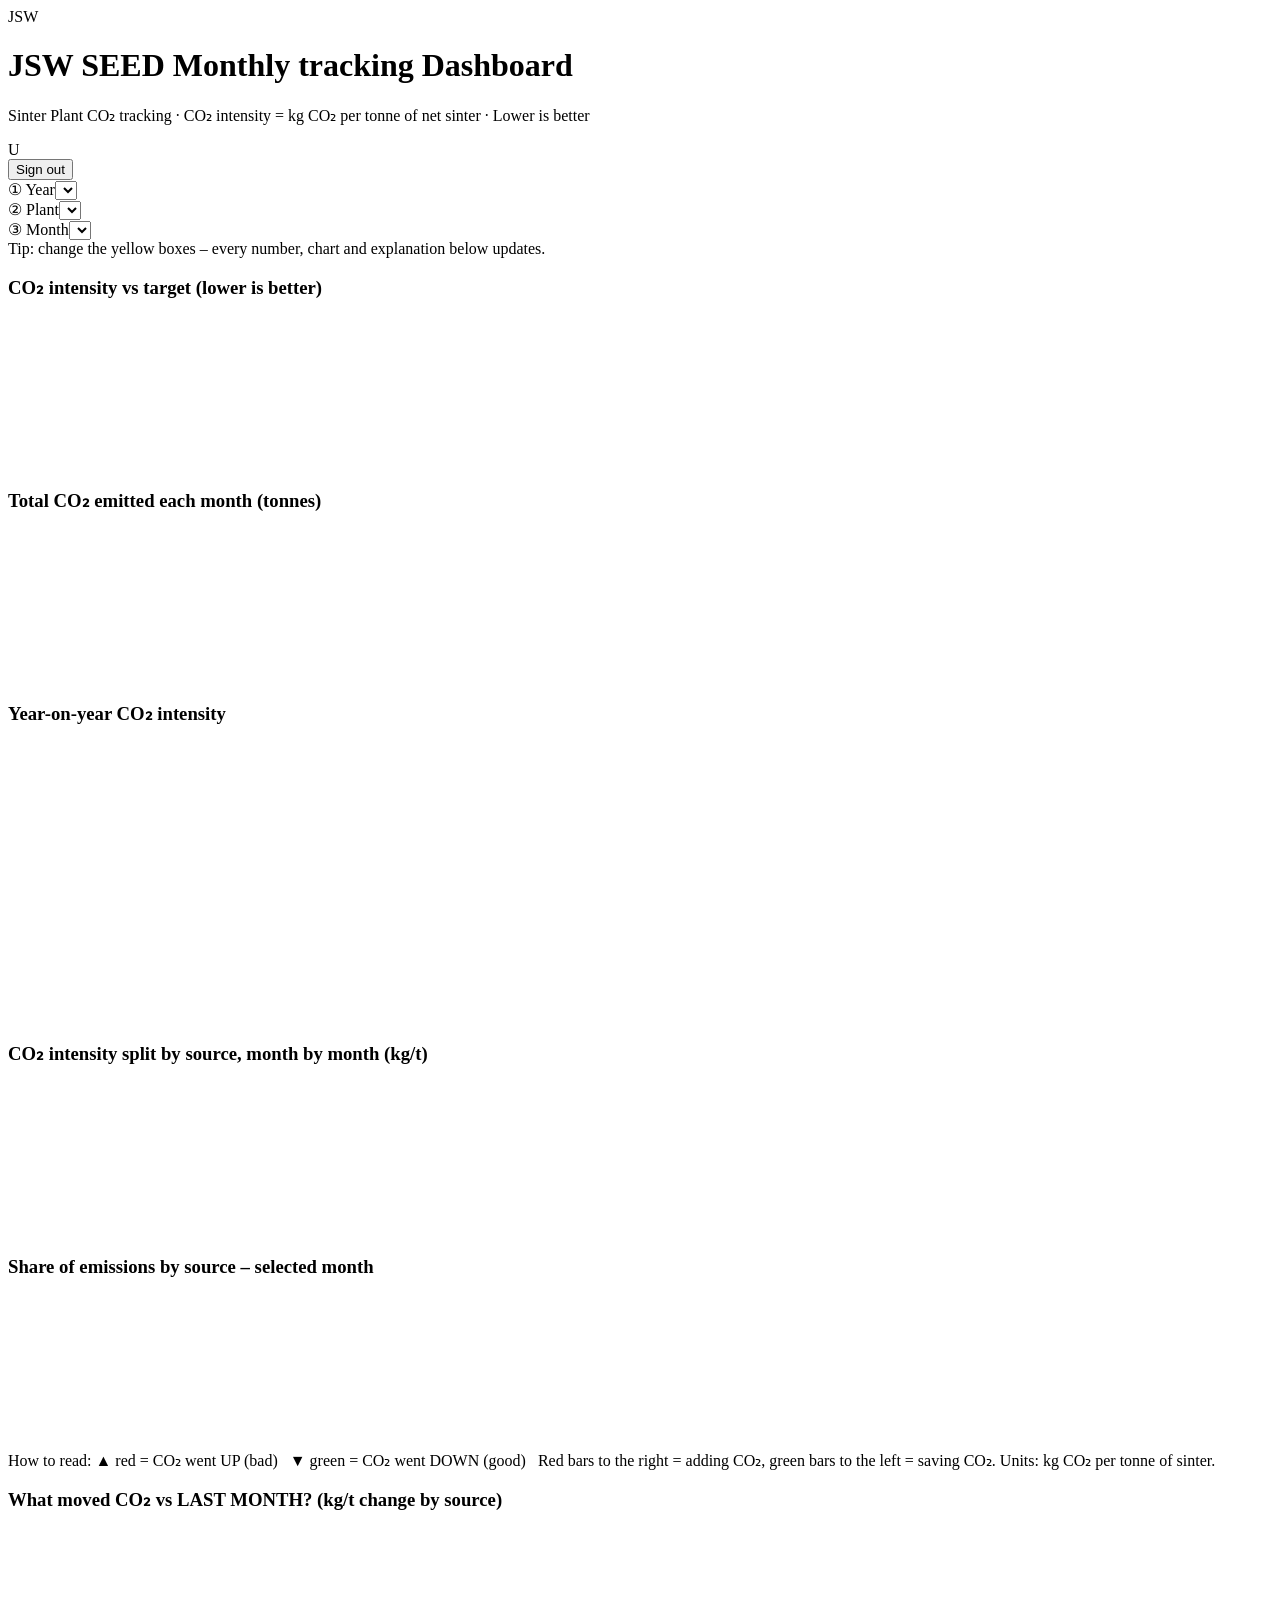
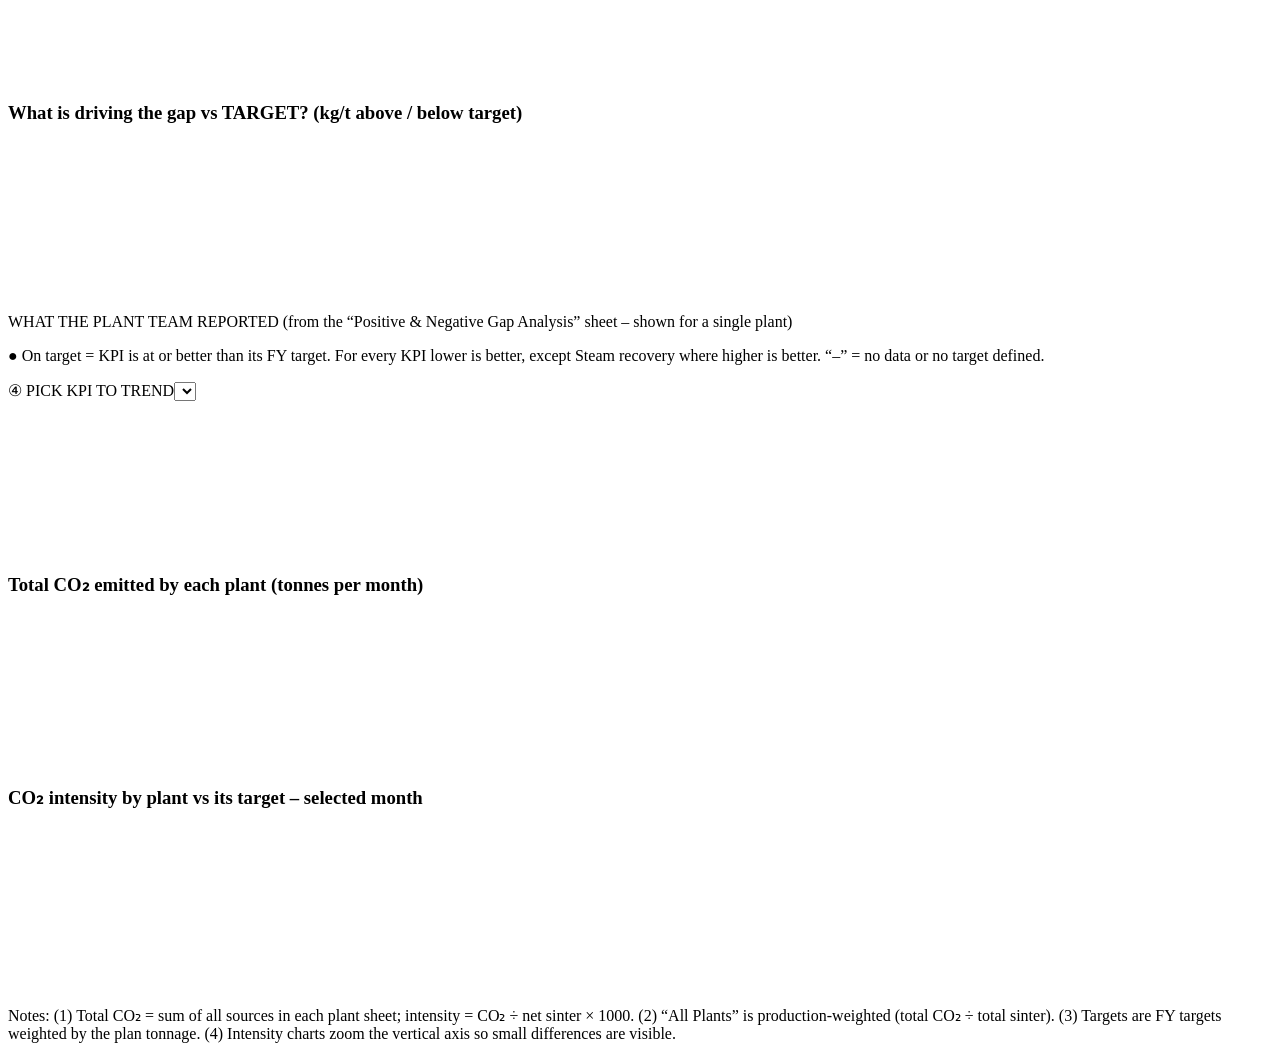
==== index.html @ 712548af "Add files via upload" ====
<!DOCTYPE html>
<html lang="en">
<head>
  <meta charset="UTF-8">
  <meta name="viewport" content="width=device-width, initial-scale=1">
  <title>JSW SEED Monthly tracking Dashboard</title>
  <link rel="stylesheet" href="css/style.css">
</head>
<body data-page="dashboard">

  <!-- ===== HEADER ===== -->
  <header class="topbar">
    <div class="brand">
      <img src="assets/jsw-logo.png" alt="JSW"
           onerror="this.style.display='none'; document.getElementById('logoFallback').style.display='flex';">
      <div class="logo-fallback" id="logoFallback">JSW</div>
      <div>
        <h1>JSW SEED Monthly tracking Dashboard</h1>
        <p id="subtitle">Sinter Plant CO₂ tracking · CO₂ intensity = kg CO₂ per tonne of net sinter · Lower is better</p>
      </div>
    </div>
    <div class="userbox">
      <div class="avatar" id="avatar">U</div>
      <span id="userEmail"></span>
      <button class="btn-logout" id="logoutBtn">Sign out</button>
    </div>
  </header>

  <!-- ===== SELECTORS ===== -->
  <section class="selectors" id="selectors">
    <div class="sel"><label for="selYear">① Year</label><select id="selYear"></select></div>
    <div class="sel"><label for="selPlant">② Plant</label><select id="selPlant"></select></div>
    <div class="sel"><label for="selMonth">③ Month</label><select id="selMonth"></select></div>
    <div class="sel-tip">Tip: change the yellow boxes – every number, chart and explanation below updates.</div>
  </section>
  <div class="status-line" id="statusLine"></div>

  <main id="app">

    <!-- 1 HEADLINE -->
    <div class="section-bar" id="h1"></div>
    <div class="cards" id="cards"></div>

    <!-- 2 TREND -->
    <div class="section-bar" id="h2"></div>
    <div class="grid2">
      <div class="box"><h3>CO₂ intensity vs target (lower is better)</h3><div class="chart-wrap"><canvas id="chIntensity"></canvas></div></div>
      <div class="box"><h3>Total CO₂ emitted each month (tonnes)</h3><div class="chart-wrap"><canvas id="chTotal"></canvas></div></div>
    </div>
    <div class="box" style="margin-top:16px">
      <h3 id="yoyTitle">Year-on-year CO₂ intensity</h3>
      <div class="chart-wrap" style="height:280px"><canvas id="chYoy"></canvas></div>
      <p class="note" id="yoyNote"></p>
    </div>

    <!-- 3 COMPOSITION -->
    <div class="section-bar" id="h3"></div>
    <div class="grid2">
      <div class="box"><h3>CO₂ intensity split by source, month by month (kg/t)</h3><div class="chart-wrap tall"><canvas id="chStack"></canvas></div></div>
      <div class="box"><h3>Share of emissions by source – selected month</h3><div class="chart-wrap tall"><canvas id="chPie"></canvas></div></div>
    </div>

    <!-- 4 GAP ANALYSIS -->
    <div class="section-bar" id="h4"></div>
    <div class="narr main" id="narr1"></div>
    <div class="narr" id="narr2"></div>
    <div class="howto">How to read: <span class="r">▲ red = CO₂ went UP (bad)</span> &nbsp; <span class="g">▼ green = CO₂ went DOWN (good)</span> &nbsp; Red bars to the right = adding CO₂, green bars to the left = saving CO₂. Units: kg CO₂ per tonne of sinter.</div>
    <div class="grid2">
      <div class="box"><h3>What moved CO₂ vs LAST MONTH? (kg/t change by source)</h3><div class="chart-wrap"><canvas id="chDelta"></canvas></div></div>
      <div class="box"><h3>What is driving the gap vs TARGET? (kg/t above / below target)</h3><div class="chart-wrap"><canvas id="chGap"></canvas></div></div>
    </div>
    <div class="table-wrap" style="margin-top:16px">
      <table id="gapTable"></table>
    </div>
    <div class="remarks-head">WHAT THE PLANT TEAM REPORTED <span style="font-weight:400">(from the “Positive &amp; Negative Gap Analysis” sheet – shown for a single plant)</span></div>
    <div class="remarks" id="remarks"></div>

    <!-- 5 KPI -->
    <div class="section-bar" id="h5"></div>
    <div class="kpi-layout">
      <div>
        <div class="table-wrap"><table id="kpiTable"></table></div>
        <p class="note">● On target = KPI is at or better than its FY target. For every KPI lower is better, except Steam recovery where higher is better. “–” = no data or no target defined.</p>
      </div>
      <div class="box">
        <div class="kpi-pick"><label for="selKpi">④ PICK KPI TO TREND</label><select id="selKpi"></select></div>
        <div class="chart-wrap"><canvas id="chKpi"></canvas></div>
      </div>
    </div>

    <!-- 6 PLANTS -->
    <div class="section-bar" id="h6"></div>
    <div class="table-wrap"><table id="plantTable"></table></div>
    <div class="grid2" style="margin-top:16px">
      <div class="box"><h3>Total CO₂ emitted by each plant (tonnes per month)</h3><div class="chart-wrap"><canvas id="chPlantStack"></canvas></div></div>
      <div class="box"><h3>CO₂ intensity by plant vs its target – selected month</h3><div class="chart-wrap"><canvas id="chPlantInt"></canvas></div></div>
    </div>

    <p class="note" style="margin-top:24px">
      Notes: (1) Total CO₂ = sum of all sources in each plant sheet; intensity = CO₂ ÷ net sinter × 1000. (2) “All Plants” is production-weighted (total CO₂ ÷ total sinter).
      (3) Targets are FY targets weighted by the plan tonnage. (4) Intensity charts zoom the vertical axis so small differences are visible.
    </p>
  </main>

  <footer id="footer"></footer>

  <!-- Chart.js (pinned version) -->
  <script src="https://cdnjs.cloudflare.com/ajax/libs/Chart.js/4.4.1/chart.umd.min.js"></script>
  <script src="js/app.js"></script>
</body>
</html>
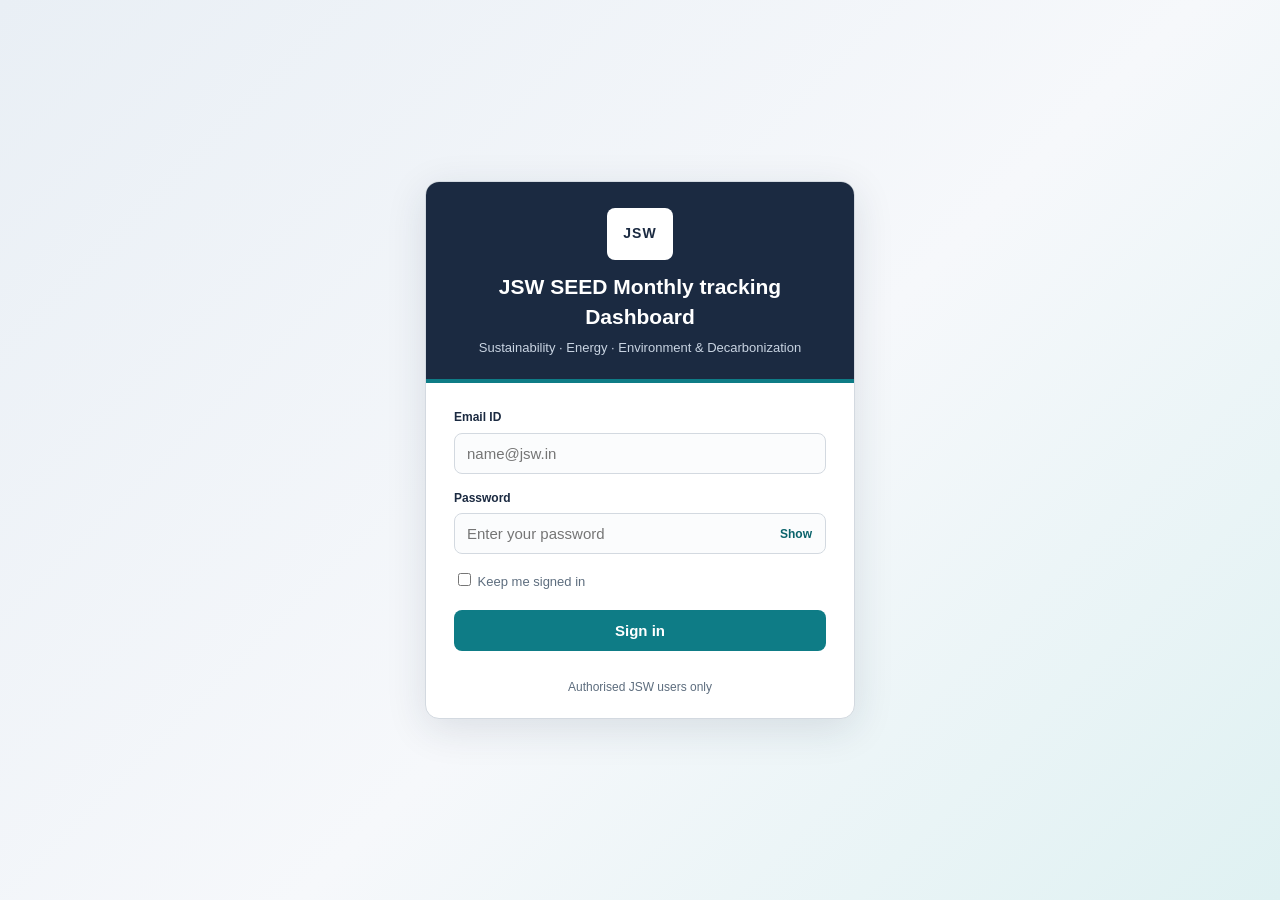
==== commit 06cd2e36: "Update index.html" ====
--- a/index.html
+++ b/index.html
@@ -26,16 +26,20 @@
     </div>
   </header>
 
-  <!-- ===== SELECTORS ===== -->
+    <!-- ===== SELECTORS ===== -->
   <section class="selectors" id="selectors">
+    <div class="sel">
+      <label for="selZone">⓪ Zone</label>
+      <select id="selZone">
+        <option value="sinter">Sinter Plants</option>
+        <option value="mill">Mill Zone</option>
+      </select>
+    </div>
     <div class="sel"><label for="selYear">① Year</label><select id="selYear"></select></div>
     <div class="sel"><label for="selPlant">② Plant</label><select id="selPlant"></select></div>
     <div class="sel"><label for="selMonth">③ Month</label><select id="selMonth"></select></div>
     <div class="sel-tip">Tip: change the yellow boxes – every number, chart and explanation below updates.</div>
   </section>
-  <div class="status-line" id="statusLine"></div>
-
-  <main id="app">
 
     <!-- 1 HEADLINE -->
     <div class="section-bar" id="h1"></div>
--- a/css/style.css
+++ b/css/style.css
@@ -0,0 +1,213 @@
+/* =========================================================
+   JSW SEED Monthly tracking Dashboard  -  LIGHT THEME
+   Same colour language as the Excel dashboard:
+   navy header, teal section bars, red = CO2 up (bad), green = CO2 down (good)
+   ========================================================= */
+:root {
+  --navy: #1b2a41;
+  --teal: #0e7c86;
+  --teal-dark: #0a636b;
+  --bg: #f3f5f8;
+  --card: #ffffff;
+  --border: #d3d9e0;
+  --text: #222b36;
+  --muted: #5d6d7e;
+  --red: #c0392b;
+  --green: #1e8449;
+  --amber: #d68910;
+  --soft-red: #fdecea;
+  --soft-green: #e8f6ee;
+  --input-yellow: #fff4c2;
+  --blue: #2e86c1;
+  --shadow: 0 1px 3px rgba(27, 42, 65, .08), 0 4px 14px rgba(27, 42, 65, .05);
+  --radius: 10px;
+}
+
+* { box-sizing: border-box; }
+html { scroll-behavior: smooth; }
+body {
+  margin: 0;
+  font-family: "Segoe UI", Arial, Helvetica, sans-serif;
+  background: var(--bg);
+  color: var(--text);
+  font-size: 14px;
+  line-height: 1.45;
+}
+
+/* ---------- top header ---------- */
+.topbar {
+  background: var(--navy);
+  color: #fff;
+  padding: 12px 28px;
+  display: flex;
+  align-items: center;
+  gap: 16px;
+  flex-wrap: wrap;
+}
+.brand { display: flex; align-items: center; gap: 14px; }
+.brand img { height: 42px; width: auto; background: #fff; border-radius: 6px; padding: 4px 8px; }
+.brand .logo-fallback {
+  height: 42px; min-width: 70px; padding: 0 12px; border-radius: 6px; background: #fff; color: var(--navy);
+  font-weight: 800; letter-spacing: 1px; display: none; align-items: center; justify-content: center;
+}
+.brand h1 { margin: 0; font-size: 22px; font-weight: 700; letter-spacing: .2px; }
+.brand p { margin: 2px 0 0; font-size: 12px; color: #c9d4e2; }
+.userbox { margin-left: auto; display: flex; align-items: center; gap: 12px; font-size: 13px; color: #d6dee8; }
+.userbox .avatar {
+  width: 32px; height: 32px; border-radius: 50%; background: var(--teal); color: #fff;
+  display: flex; align-items: center; justify-content: center; font-weight: 700; text-transform: uppercase;
+}
+.btn-logout {
+  background: transparent; border: 1px solid #5d7390; color: #fff; padding: 6px 14px; border-radius: 6px;
+  cursor: pointer; font-size: 13px;
+}
+.btn-logout:hover { background: #2b3f5c; }
+
+/* ---------- selector bar ---------- */
+.selectors {
+  position: sticky; top: 0; z-index: 20;
+  background: #fff; border-bottom: 1px solid var(--border); box-shadow: 0 2px 8px rgba(27, 42, 65, .06);
+  padding: 12px 28px;
+  display: flex; flex-wrap: wrap; gap: 18px; align-items: flex-end;
+}
+.sel { display: flex; flex-direction: column; gap: 4px; }
+.sel label { font-size: 11px; font-weight: 700; color: var(--teal-dark); letter-spacing: .6px; text-transform: uppercase; }
+.sel select {
+  min-width: 170px; padding: 9px 12px; font-size: 15px; font-weight: 700; color: var(--navy);
+  background: var(--input-yellow); border: 2px solid var(--teal); border-radius: 8px; cursor: pointer;
+}
+.sel select:focus { outline: 3px solid rgba(14, 124, 134, .25); }
+.sel-tip { margin-left: auto; font-size: 12px; color: var(--muted); font-style: italic; max-width: 330px; }
+.status-line { padding: 8px 28px 0; font-size: 13px; font-weight: 700; color: var(--teal); }
+.status-line.warn { color: var(--amber); }
+
+/* ---------- page layout ---------- */
+main { padding: 10px 28px 40px; max-width: 1500px; margin: 0 auto; }
+.section-bar {
+  background: var(--teal); color: #fff; font-weight: 700; font-size: 15px; letter-spacing: .3px;
+  padding: 9px 16px; border-radius: 8px; margin: 22px 0 14px;
+}
+
+/* ---------- KPI cards ---------- */
+.cards { display: grid; grid-template-columns: repeat(6, 1fr); gap: 14px; }
+.card {
+  background: var(--card); border: 1px solid var(--border); border-top: 4px solid var(--teal);
+  border-radius: var(--radius); box-shadow: var(--shadow); padding: 12px 10px 12px; text-align: center;
+}
+.card .lbl { font-size: 11px; font-weight: 700; color: var(--muted); letter-spacing: .5px; }
+.card .val { font-size: 34px; font-weight: 800; color: var(--navy); margin: 6px 0 0; line-height: 1.1; }
+.card .val.bad { color: var(--red); }
+.card .val.good { color: var(--green); }
+.card .unit { font-size: 11px; color: #7f8c8d; margin-top: 2px; }
+.card .sub { font-size: 12px; font-weight: 700; color: #555; margin-top: 8px; min-height: 18px; }
+.card .sub.bad { color: var(--red); }
+.card .sub.good { color: var(--green); }
+
+/* ---------- chart boxes ---------- */
+.grid2 { display: grid; grid-template-columns: 1fr 1fr; gap: 16px; }
+.box {
+  background: var(--card); border: 1px solid var(--border); border-radius: var(--radius);
+  box-shadow: var(--shadow); padding: 14px 16px 12px;
+}
+.box h3 { margin: 0 0 8px; font-size: 14px; color: var(--navy); text-align: center; }
+.chart-wrap { position: relative; height: 330px; }
+.chart-wrap.tall { height: 360px; }
+.note { font-size: 12px; color: var(--muted); font-style: italic; margin: 8px 0 0; }
+
+/* ---------- narrative ---------- */
+.narr { border: 1px solid var(--border); border-radius: var(--radius); padding: 14px 18px; background: #fff; margin-bottom: 10px; }
+.narr.main { font-size: 16px; font-weight: 700; color: var(--navy); }
+.narr.up { background: var(--soft-red); border-color: #f1b8b1; }
+.narr.down { background: var(--soft-green); border-color: #b4e0c7; }
+.howto { font-size: 12px; color: var(--muted); font-style: italic; margin: 4px 2px 14px; }
+.howto .r { color: var(--red); font-weight: 700; font-style: normal; }
+.howto .g { color: var(--green); font-weight: 700; font-style: normal; }
+
+/* ---------- tables ---------- */
+.table-wrap { overflow-x: auto; border: 1px solid var(--border); border-radius: var(--radius); background: #fff; box-shadow: var(--shadow); }
+table { border-collapse: collapse; width: 100%; font-size: 13px; }
+thead th {
+  background: var(--navy); color: #fff; font-size: 11.5px; font-weight: 700; padding: 10px 8px; text-align: center; white-space: nowrap;
+}
+tbody td { padding: 9px 8px; border-bottom: 1px solid #e8ecf0; text-align: center; vertical-align: middle; }
+tbody tr:nth-child(even) td { background: #f8f9fb; }
+td.left, th.left { text-align: left; }
+td.src { text-align: left; font-weight: 700; color: var(--navy); min-width: 170px; }
+td.expl { text-align: left; font-size: 12.5px; min-width: 300px; }
+td.bad, .bad { color: var(--red); font-weight: 700; }
+td.good, .good { color: var(--green); font-weight: 700; }
+tr.total td { background: var(--navy) !important; color: #fff; font-weight: 700; }
+tr.total td.bad, tr.total td.good { color: #fff; }
+tr.totalrow td { background: #dde6ee !important; font-weight: 700; color: var(--navy); }
+.dot { font-size: 11px; font-weight: 700; }
+
+.remarks-head { background: #dde6ee; color: var(--navy); font-weight: 700; font-size: 13px; padding: 9px 14px; border-radius: 8px; margin: 18px 0 8px; }
+.remarks { background: #fff; border: 1px solid var(--border); border-radius: var(--radius); overflow: hidden; }
+.remark-row { display: grid; grid-template-columns: 130px 1fr; border-bottom: 1px solid #e8ecf0; }
+.remark-row:last-child { border-bottom: 0; }
+.remark-row .p { padding: 10px 14px; font-weight: 700; color: var(--navy); background: #f8f9fb; }
+.remark-row .t { padding: 10px 14px; font-size: 13px; }
+.remark-row .t .plus { color: var(--green); font-weight: 700; }
+.remark-row .t .minus { color: var(--red); font-weight: 700; }
+.remark-row .t.empty { color: #95a5a6; font-style: italic; }
+
+.kpi-layout { display: grid; grid-template-columns: 1.05fr 1fr; gap: 16px; align-items: start; }
+.kpi-pick { display: flex; align-items: center; gap: 12px; margin-bottom: 10px; flex-wrap: wrap; }
+.kpi-pick label { font-size: 11px; font-weight: 700; color: #fff; background: var(--teal); padding: 8px 12px; border-radius: 6px; letter-spacing: .5px; }
+.kpi-pick select { padding: 8px 12px; font-size: 14px; font-weight: 700; color: var(--navy); background: var(--input-yellow); border: 2px solid var(--teal); border-radius: 8px; }
+
+footer { text-align: center; font-size: 12px; color: var(--muted); padding: 10px 28px 30px; }
+.fatal { margin: 40px auto; max-width: 720px; background: #fff; border: 1px solid #f1b8b1; border-left: 6px solid var(--red); padding: 20px 24px; border-radius: 8px; }
+
+/* ---------- LOGIN PAGE ---------- */
+body.login-page {
+  min-height: 100vh; display: flex; align-items: center; justify-content: center;
+  background: linear-gradient(135deg, #e9eff5 0%, #f6f8fb 55%, #dff1f2 100%);
+}
+.login-card {
+  width: 100%; max-width: 430px; background: #fff; border: 1px solid var(--border); border-radius: 14px;
+  box-shadow: 0 10px 40px rgba(27, 42, 65, .12); overflow: hidden; margin: 20px;
+}
+.login-head { background: var(--navy); color: #fff; padding: 26px 28px 22px; text-align: center; }
+.login-head img { height: 52px; background: #fff; border-radius: 8px; padding: 6px 12px; margin-bottom: 12px; }
+.login-head .logo-fallback { display: none; height: 52px; padding: 0 16px; background: #fff; color: var(--navy); font-weight: 800; border-radius: 8px; align-items: center; justify-content: center; margin: 0 auto 12px; width: max-content; letter-spacing: 1px; }
+.login-head h1 { margin: 0; font-size: 21px; }
+.login-head p { margin: 6px 0 0; font-size: 13px; color: #c9d4e2; }
+.login-bar { height: 4px; background: var(--teal); }
+form.login { padding: 26px 28px 28px; }
+.field { margin-bottom: 16px; }
+.field label { display: block; font-size: 12px; font-weight: 700; color: var(--navy); margin-bottom: 6px; }
+.field input[type="email"], .field input[type="password"], .field input[type="text"] {
+  width: 100%; padding: 11px 12px; border: 1.5px solid var(--border); border-radius: 8px; font-size: 15px; background: #fbfcfd;
+}
+.field input:focus { outline: none; border-color: var(--teal); box-shadow: 0 0 0 3px rgba(14, 124, 134, .18); background: #fff; }
+.pw-wrap { position: relative; }
+.pw-wrap button { position: absolute; right: 8px; top: 50%; transform: translateY(-50%); background: none; border: 0; color: var(--teal-dark); font-weight: 700; font-size: 12px; cursor: pointer; }
+.row { display: flex; align-items: center; justify-content: space-between; font-size: 13px; margin-bottom: 18px; color: var(--muted); }
+.btn-primary {
+  width: 100%; background: var(--teal); color: #fff; border: 0; padding: 12px; font-size: 15px; font-weight: 700;
+  border-radius: 8px; cursor: pointer;
+}
+.btn-primary:hover { background: var(--teal-dark); }
+.btn-primary:disabled { opacity: .6; cursor: wait; }
+.login-error { background: var(--soft-red); color: var(--red); border: 1px solid #f1b8b1; padding: 10px 12px; border-radius: 8px; font-size: 13px; margin-bottom: 16px; display: none; }
+.login-foot { text-align: center; font-size: 12px; color: var(--muted); padding: 0 28px 22px; }
+
+/* ---------- responsive ---------- */
+@media (max-width: 1200px) { .cards { grid-template-columns: repeat(3, 1fr); } }
+@media (max-width: 960px) {
+  .grid2, .kpi-layout { grid-template-columns: 1fr; }
+  .sel-tip { display: none; }
+}
+@media (max-width: 640px) {
+  .cards { grid-template-columns: repeat(2, 1fr); }
+  .topbar, .selectors, main, .status-line { padding-left: 14px; padding-right: 14px; }
+  .brand h1 { font-size: 17px; }
+  .card .val { font-size: 27px; }
+  .sel { flex: 1 1 140px; }
+  .sel select { min-width: 0; width: 100%; }
+}
+@media print {
+  .selectors, .btn-logout { position: static; }
+  .box, .card { break-inside: avoid; }
+}
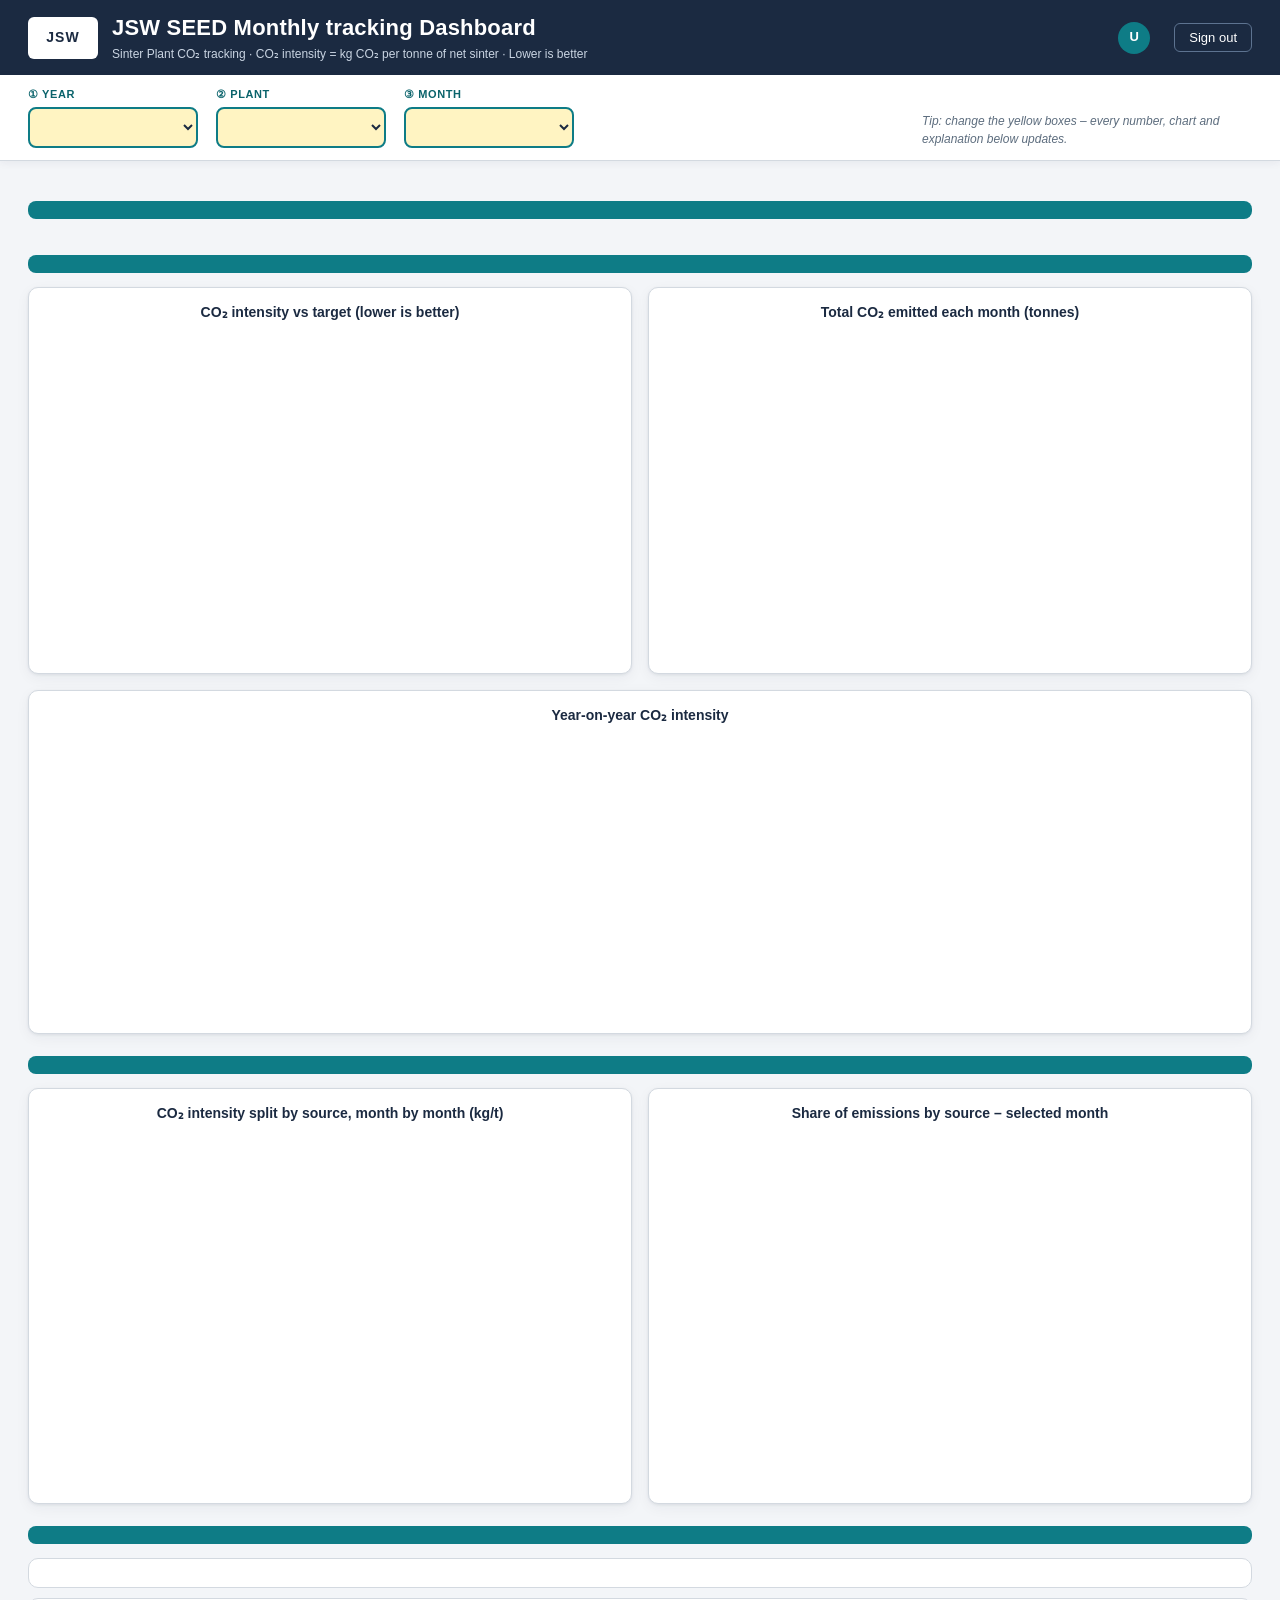
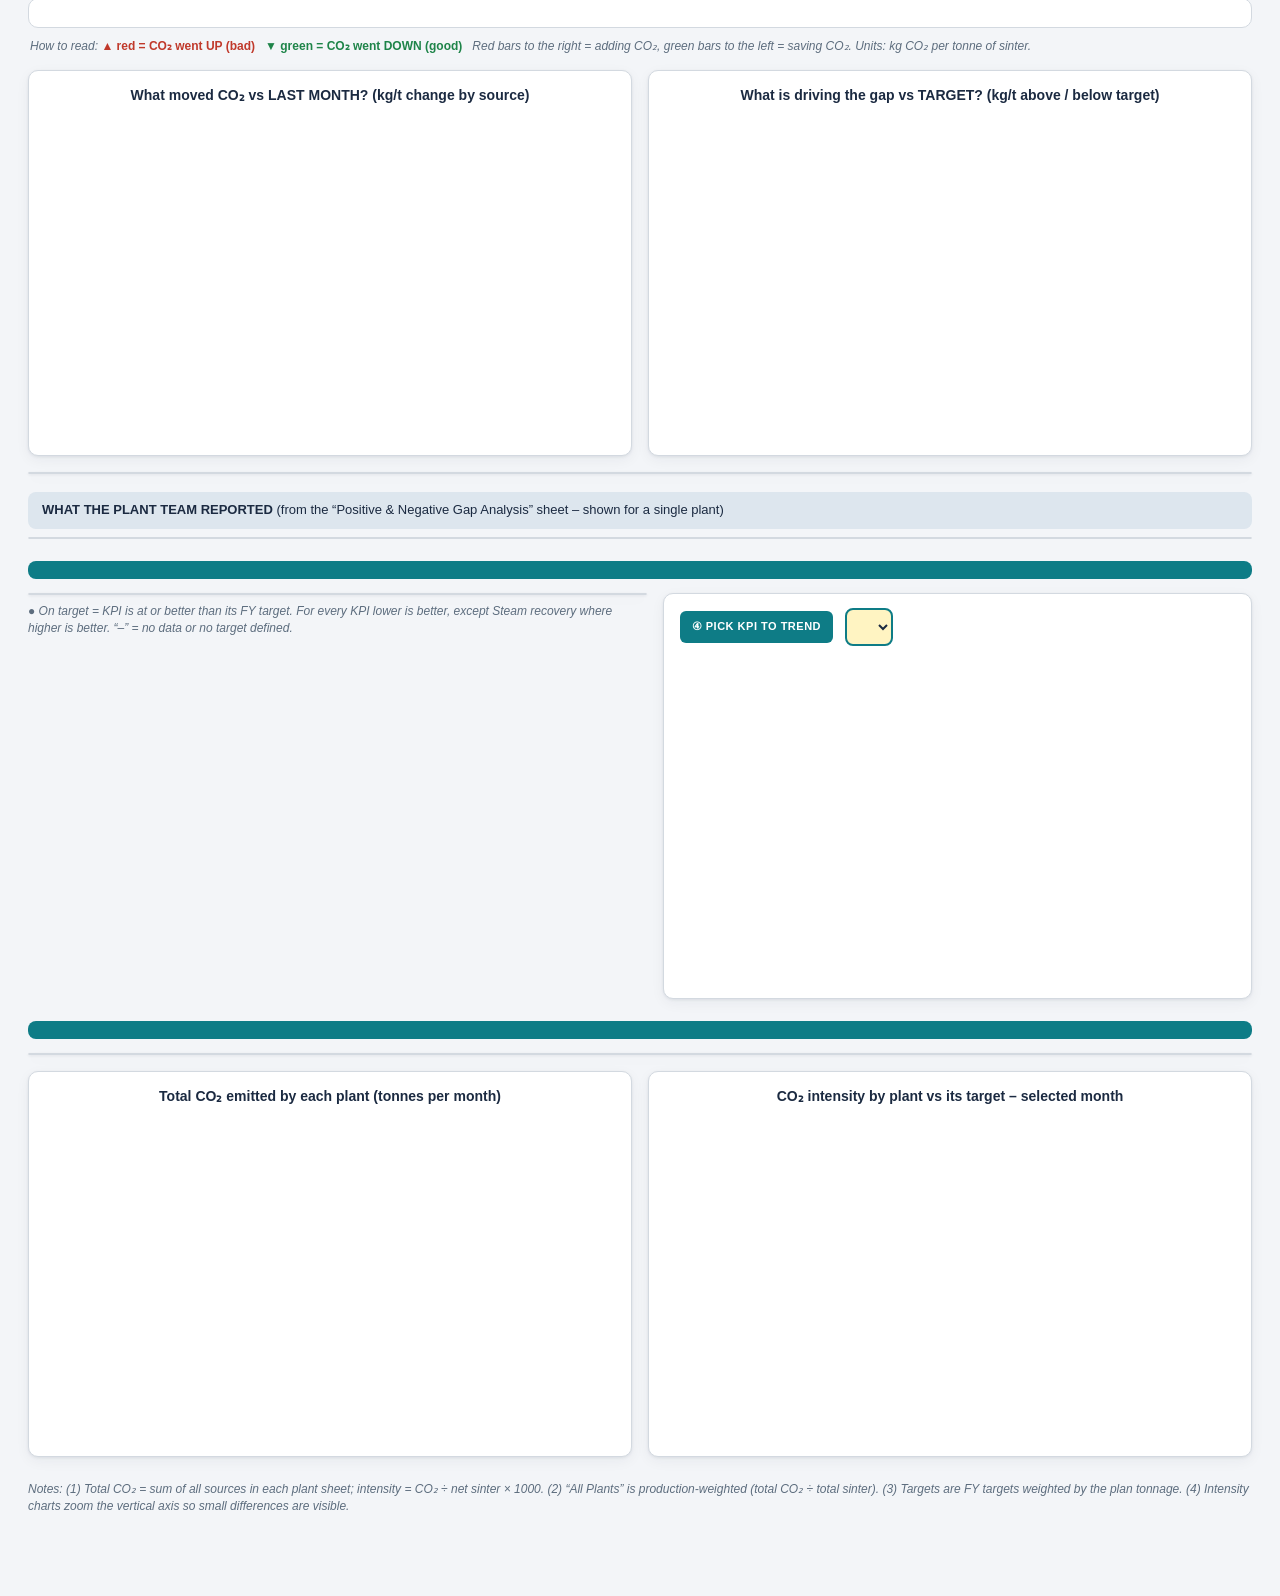
==== commit 0c98f55b: "Update index.html" ====
--- a/index.html
+++ b/index.html
@@ -26,20 +26,16 @@
     </div>
   </header>
 
-    <!-- ===== SELECTORS ===== -->
+  <!-- ===== SELECTORS ===== -->
   <section class="selectors" id="selectors">
-    <div class="sel">
-      <label for="selZone">⓪ Zone</label>
-      <select id="selZone">
-        <option value="sinter">Sinter Plants</option>
-        <option value="mill">Mill Zone</option>
-      </select>
-    </div>
     <div class="sel"><label for="selYear">① Year</label><select id="selYear"></select></div>
     <div class="sel"><label for="selPlant">② Plant</label><select id="selPlant"></select></div>
     <div class="sel"><label for="selMonth">③ Month</label><select id="selMonth"></select></div>
     <div class="sel-tip">Tip: change the yellow boxes – every number, chart and explanation below updates.</div>
   </section>
+  <div class="status-line" id="statusLine"></div>
+
+  <main id="app">
 
     <!-- 1 HEADLINE -->
     <div class="section-bar" id="h1"></div>
@@ -108,8 +104,12 @@
 
   <footer id="footer"></footer>
 
-  <!-- Chart.js (pinned version) -->
+   <!-- Chart.js (pinned version) -->
   <script src="https://cdnjs.cloudflare.com/ajax/libs/Chart.js/4.4.1/chart.umd.min.js"></script>
+  
+  <!-- ADD THIS LINE HERE -->
+  <script src="https://cdn.jsdelivr.net/npm/@supabase/supabase-js@2"></script>
+  
   <script src="js/app.js"></script>
 </body>
 </html>
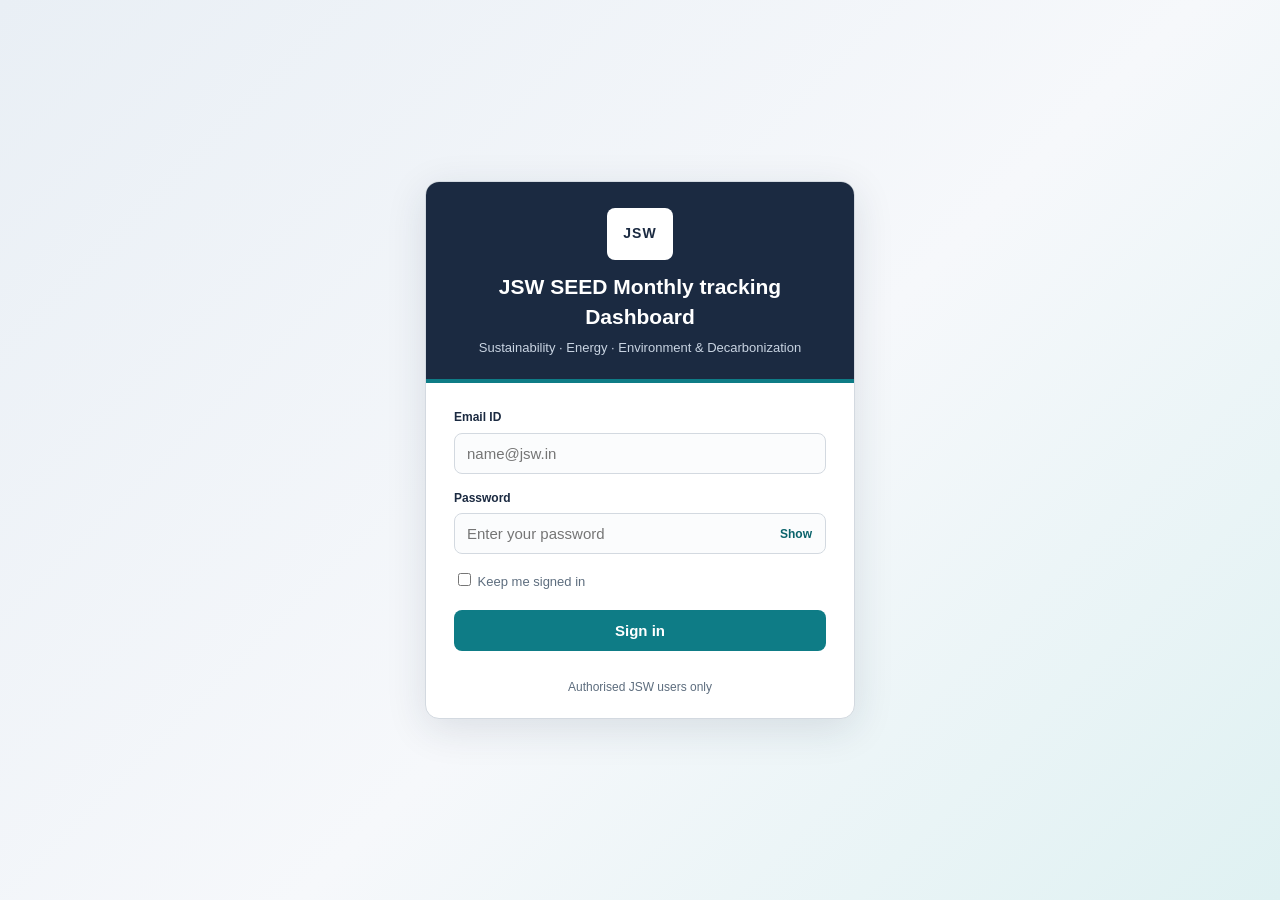
==== commit c9f07d10: "Add files via upload" ====
--- a/index.html
+++ b/index.html
@@ -16,7 +16,7 @@
       <div class="logo-fallback" id="logoFallback">JSW</div>
       <div>
         <h1>JSW SEED Monthly tracking Dashboard</h1>
-        <p id="subtitle">Sinter Plant CO₂ tracking · CO₂ intensity = kg CO₂ per tonne of net sinter · Lower is better</p>
+        <p id="subtitle">Mill Zone CO₂ tracking · CO₂ intensity = kg CO₂ per tonne of production · Lower is better</p>
       </div>
     </div>
     <div class="userbox">
@@ -43,9 +43,9 @@
 
     <!-- 2 TREND -->
     <div class="section-bar" id="h2"></div>
-    <div class="grid2">
-      <div class="box"><h3>CO₂ intensity vs target (lower is better)</h3><div class="chart-wrap"><canvas id="chIntensity"></canvas></div></div>
-      <div class="box"><h3>Total CO₂ emitted each month (tonnes)</h3><div class="chart-wrap"><canvas id="chTotal"></canvas></div></div>
+    <div class="box">
+      <h3>CO₂ intensity vs target (lower is better)</h3>
+      <div class="chart-wrap"><canvas id="chIntensity"></canvas></div>
     </div>
     <div class="box" style="margin-top:16px">
       <h3 id="yoyTitle">Year-on-year CO₂ intensity</h3>
@@ -64,7 +64,7 @@
     <div class="section-bar" id="h4"></div>
     <div class="narr main" id="narr1"></div>
     <div class="narr" id="narr2"></div>
-    <div class="howto">How to read: <span class="r">▲ red = CO₂ went UP (bad)</span> &nbsp; <span class="g">▼ green = CO₂ went DOWN (good)</span> &nbsp; Red bars to the right = adding CO₂, green bars to the left = saving CO₂. Units: kg CO₂ per tonne of sinter.</div>
+    <div class="howto">How to read: <span class="r">▲ red = CO₂ went UP (bad)</span> &nbsp; <span class="g">▼ green = CO₂ went DOWN (good)</span> &nbsp; Red bars to the right = adding CO₂, green bars to the left = saving CO₂. Units: kg CO₂ per tonne of production.</div>
     <div class="grid2">
       <div class="box"><h3>What moved CO₂ vs LAST MONTH? (kg/t change by source)</h3><div class="chart-wrap"><canvas id="chDelta"></canvas></div></div>
       <div class="box"><h3>What is driving the gap vs TARGET? (kg/t above / below target)</h3><div class="chart-wrap"><canvas id="chGap"></canvas></div></div>
@@ -72,7 +72,7 @@
     <div class="table-wrap" style="margin-top:16px">
       <table id="gapTable"></table>
     </div>
-    <div class="remarks-head">WHAT THE PLANT TEAM REPORTED <span style="font-weight:400">(from the “Positive &amp; Negative Gap Analysis” sheet – shown for a single plant)</span></div>
+    <div class="remarks-head">WHAT THE PLANT TEAM REPORTED <span style="font-weight:400">(from the “Monthly GAP Analysis” sheet – shown for a single plant)</span></div>
     <div class="remarks" id="remarks"></div>
 
     <!-- 5 KPI -->
@@ -80,7 +80,7 @@
     <div class="kpi-layout">
       <div>
         <div class="table-wrap"><table id="kpiTable"></table></div>
-        <p class="note">● On target = KPI is at or better than its FY target. For every KPI lower is better, except Steam recovery where higher is better. “–” = no data or no target defined.</p>
+        <p class="note">● On target = KPI is at or better than its FY target. For every KPI lower is better. “–” = no data, no target defined, or the shop does not use that energy (e.g. gas for CPL-2, steam for hot strip and long product mills).</p>
       </div>
       <div class="box">
         <div class="kpi-pick"><label for="selKpi">④ PICK KPI TO TREND</label><select id="selKpi"></select></div>
@@ -97,19 +97,17 @@
     </div>
 
     <p class="note" style="margin-top:24px">
-      Notes: (1) Total CO₂ = sum of all sources in each plant sheet; intensity = CO₂ ÷ net sinter × 1000. (2) “All Plants” is production-weighted (total CO₂ ÷ total sinter).
-      (3) Targets are FY targets weighted by the plan tonnage. (4) Intensity charts zoom the vertical axis so small differences are visible.
+      Notes: (1) Plants = the 10 Mill Zone shops – HSM (HSM-1, 2, 3), LP Mills (BRM-1, 2, WRM-1, 2) and CRM (CRM-1, 2, CPL-2). Sources = Fuel + Power + Steam; intensity = kg CO₂ per tonne of production; total CO₂ = intensity × production ÷ 1000.
+      (2) “All Plants” and the group views are production-weighted. (3) FY27 targets and production plan come from the ABP / tracker; FY23–FY25 hold full-year figures only (shown as the average for every month) and FY23–FY26 have no target. (4) Intensity charts zoom the vertical axis so small differences are visible.
     </p>
   </main>
 
   <footer id="footer"></footer>
 
-   <!-- Chart.js (pinned version) -->
+  <!-- Chart.js (pinned version) -->
   <script src="https://cdnjs.cloudflare.com/ajax/libs/Chart.js/4.4.1/chart.umd.min.js"></script>
-  
-  <!-- ADD THIS LINE HERE -->
-  <script src="https://cdn.jsdelivr.net/npm/@supabase/supabase-js@2"></script>
-  
+  <script src="js/config.js"></script>
+  <script src="js/data.js"></script>
   <script src="js/app.js"></script>
 </body>
 </html>
